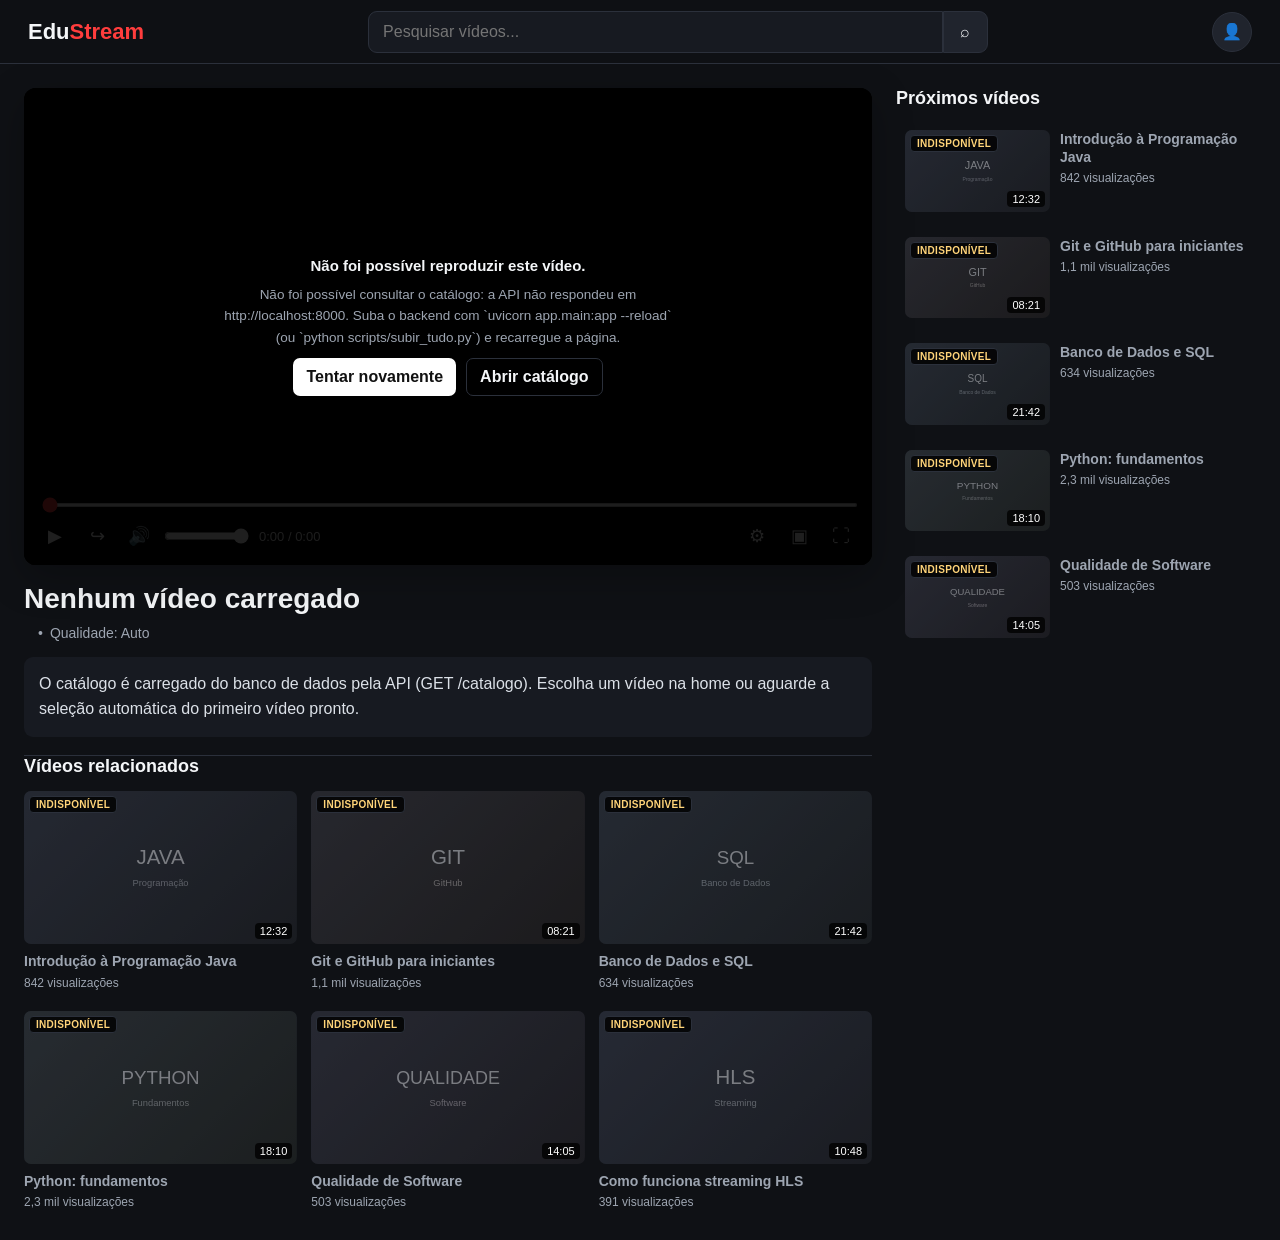
==== index.html @ 9eea1996 "feat: frontend como repositório independente — player HLS adaptativo, catálogo e login/cadastro Extr" ====
<!DOCTYPE html>
<html lang="pt-BR">
<head>
  <meta charset="UTF-8">
  <meta name="viewport" content="width=device-width, initial-scale=1.0">
  <meta name="description" content="Player de vídeo educacional com streaming HLS adaptativo">
  <title>EduStream — Player</title>
  <link rel="stylesheet" href="./css/player.css">
</head>
<body>
  <header class="topbar">
    <a class="brand" href="./home.html" aria-label="EduStream — ir para o início">Edu<span>Stream</span></a>

    <form class="search" id="searchForm" role="search">
      <input id="searchInput" type="search" placeholder="Pesquisar vídeos..." autocomplete="off">
      <button type="submit" aria-label="Pesquisar">⌕</button>
    </form>

    <button class="icon-button" id="profileButton" type="button" aria-label="Perfil">👤</button>
  </header>

  <main class="page">
    <section class="watch-layout">
      <div class="main-column">
        <section class="player-shell" id="playerShell">
          <video id="video" playsinline preload="metadata"></video>

          <div class="player-loading" id="playerLoading">
            <div class="spinner"></div>
            <span>Carregando vídeo...</span>
          </div>

          <div class="player-error hidden" id="playerError">
            <strong>Não foi possível reproduzir este vídeo.</strong>
            <span id="playerErrorMessage">Verifique sua conexão e tente novamente.</span>
            <div class="error-actions">
              <button id="retryButton" type="button">Tentar novamente</button>
              <a id="homeLink" href="./home.html">Abrir catálogo</a>
            </div>
          </div>

          <div class="connection-alert hidden" id="connectionAlert">
            <div>
              <strong>Conexão instável</strong>
              <span id="connectionMessage">A qualidade pode ser reduzida para evitar travamentos.</span>
            </div>
            <div class="alert-actions">
              <button id="dismissQualityButton" type="button">Agora não</button>
              <button id="reduceQualityButton" type="button">Reduzir qualidade</button>
            </div>
          </div>

          <div class="controls" id="controls">
            <div class="progress-row">
              <input id="progress" class="progress" type="range" min="0" max="100" value="0" step="0.1" aria-label="Progresso do vídeo">
            </div>

            <div class="control-row">
              <div class="control-group">
                <button class="control-button" id="playButton" type="button" aria-label="Reproduzir">▶</button>
                <button class="control-button" id="backButton" type="button" aria-label="Voltar 10 segundos">↪</button>

                <div class="volume-control">
                  <button class="control-button" id="muteButton" type="button" aria-label="Silenciar">🔊</button>
                  <input id="volume" type="range" min="0" max="1" step="0.01" value="1" aria-label="Volume">
                </div>

                <span class="time" id="timeLabel">0:00 / 0:00</span>
              </div>

              <div class="control-group">
                <button class="control-button" id="settingsButton" type="button" aria-label="Configurações">⚙</button>
                <button class="control-button" id="pipButton" type="button" aria-label="Picture-in-Picture">▣</button>
                <button class="control-button" id="fullscreenButton" type="button" aria-label="Tela cheia">⛶</button>
              </div>
            </div>
          </div>

          <div class="settings-menu hidden" id="settingsMenu">
            <div class="settings-header">
              <strong>Configurações</strong>
              <button id="closeSettingsButton" type="button" aria-label="Fechar">×</button>
            </div>

            <label class="setting-row">
              <span>Qualidade</span>
              <select id="qualitySelect">
                <option value="-1">Automático</option>
              </select>
            </label>

            <label class="setting-row">
              <span>Velocidade</span>
              <select id="speedSelect">
                <option value="0.5">0,5x</option>
                <option value="0.75">0,75x</option>
                <option value="1" selected>Normal</option>
                <option value="1.25">1,25x</option>
                <option value="1.5">1,5x</option>
                <option value="2">2x</option>
              </select>
            </label>
          </div>
        </section>

        <article class="video-info">
          <!-- Preenchido por js/player.js com os metadados que vêm do BANCO
               (GET /catalogo/{id}): título, views, autor, data e descrição. -->
          <h1 id="videoTitle">Nenhum vídeo carregado</h1>
          <div class="video-meta">
            <span id="views"></span>
            <span id="date"></span>
            <span>•</span>
            <span id="currentQuality">Qualidade: Auto</span>
          </div>

          <div class="description" id="description">
            O catálogo é carregado do banco de dados pela API
            (GET /catalogo). Escolha um vídeo na home ou aguarde a seleção
            automática do primeiro vídeo pronto.
          </div>
        </article>

        <section class="related-section">
          <div class="section-title-row">
            <h2>Vídeos relacionados</h2>
          </div>
          <div class="video-grid" id="relatedVideos"></div>
        </section>
      </div>

      <aside class="sidebar">
        <div class="section-title-row">
          <h2>Próximos vídeos</h2>
        </div>
        <div id="sidebarVideos"></div>
      </aside>
    </section>
  </main>

  <!-- Origem da API (config.js). Aqui NÃO vai URL de vídeo: o catálogo e o
       hls_url de cada vídeo vêm do banco, via API. Para um override local sem
       commitar, crie um config.local.js e acrescente a tag <script> dele. -->
  <script src="./config.js"></script>
  <!--
    HLS.js vendalizado (versão fixada em 1.6.13, Apache-2.0).
    Antes a lib vinha de um CDN público: sem internet — ou com a rede da
    instituição bloqueando CDN de terceiros — o player não carregava na
    apresentação. Proveniência e checksum em ./vendor/README.md.
  -->
  <script src="./vendor/hls.min.js"></script>
  <script type="module" src="./js/player.js"></script>
</body>
</html>
---- css/player.css ----
* {
  box-sizing: border-box;
}

:root {
  --bg: #0f1115;
  --surface: #171a21;
  --surface-2: #20242d;
  --border: #2b303b;
  --text: #f4f6f8;
  --muted: #9da5b1;
  --accent: #ff3d3d;
  --player-bg: #000;
}

body {
  margin: 0;
  background: var(--bg);
  color: var(--text);
  font-family: Inter, Arial, sans-serif;
}

button,
input,
select {
  font: inherit;
}

button {
  cursor: pointer;
}

.hidden {
  display: none !important;
}

.topbar {
  position: sticky;
  top: 0;
  z-index: 20;
  height: 64px;
  display: flex;
  align-items: center;
  gap: 24px;
  padding: 0 28px;
  background: rgba(15, 17, 21, .96);
  border-bottom: 1px solid var(--border);
  backdrop-filter: blur(12px);
}

.brand {
  color: var(--text);
  text-decoration: none;
  font-size: 22px;
  font-weight: 800;
  white-space: nowrap;
}

.brand span {
  color: var(--accent);
}

.search {
  width: min(620px, 60vw);
  display: flex;
  margin: 0 auto;
}

.search input {
  width: 100%;
  min-width: 0;
  padding: 11px 14px;
  border: 1px solid var(--border);
  border-radius: 9px 0 0 9px;
  outline: none;
  background: var(--surface);
  color: var(--text);
}

.search button,
.icon-button {
  border: 1px solid var(--border);
  background: var(--surface-2);
  color: var(--text);
}

.search button {
  width: 48px;
  border-radius: 0 9px 9px 0;
}

.icon-button {
  width: 40px;
  height: 40px;
  border-radius: 50%;
}

.page {
  width: min(1500px, 100%);
  margin: 0 auto;
  padding: 24px;
}

.watch-layout {
  display: grid;
  grid-template-columns: minmax(0, 1fr) 360px;
  gap: 24px;
}

.player-shell {
  position: relative;
  overflow: hidden;
  aspect-ratio: 16 / 9;
  background: var(--player-bg);
  border-radius: 12px;
  box-shadow: 0 12px 40px rgba(0, 0, 0, .28);
}

#video {
  width: 100%;
  height: 100%;
  display: block;
  object-fit: contain;
  background: #000;
}

.controls {
  position: absolute;
  right: 0;
  bottom: 0;
  left: 0;
  padding: 36px 14px 12px;
  background: linear-gradient(transparent, rgba(0, 0, 0, .88));
  transition: opacity .2s ease;
}

.progress-row {
  padding: 0 2px 8px;
}

.progress {
  width: 100%;
  height: 4px;
  accent-color: var(--accent);
}

.control-row {
  display: flex;
  align-items: center;
  justify-content: space-between;
  gap: 12px;
}

.control-group {
  display: flex;
  align-items: center;
  gap: 8px;
}

.control-button {
  border: 0;
  background: transparent;
  color: white;
  font-size: 18px;
  min-width: 34px;
  height: 34px;
  border-radius: 7px;
}

.control-button:hover {
  background: rgba(255, 255, 255, .12);
}

.volume-control {
  display: flex;
  align-items: center;
  gap: 6px;
}

#volume {
  width: 85px;
  accent-color: white;
}

.time {
  color: #eee;
  font-size: 13px;
  white-space: nowrap;
}

.player-loading,
.player-error,
.connection-alert {
  position: absolute;
  z-index: 5;
}

.player-loading {
  inset: 0;
  display: flex;
  flex-direction: column;
  align-items: center;
  justify-content: center;
  gap: 12px;
  background: rgba(0, 0, 0, .55);
}

.spinner {
  width: 38px;
  height: 38px;
  border: 4px solid rgba(255, 255, 255, .25);
  border-top-color: white;
  border-radius: 50%;
  animation: spin .8s linear infinite;
}

@keyframes spin {
  to { transform: rotate(360deg); }
}

.player-error {
  inset: 0;
  display: flex;
  flex-direction: column;
  align-items: center;
  justify-content: center;
  gap: 10px;
  padding: 24px;
  text-align: center;
  background: rgba(0, 0, 0, .88);
}

.player-error button,
.connection-alert button {
  border: 0;
  border-radius: 7px;
  padding: 9px 13px;
  background: white;
  color: #111;
  font-weight: 700;
}

.connection-alert {
  right: 18px;
  bottom: 78px;
  left: 18px;
  display: flex;
  align-items: center;
  justify-content: space-between;
  gap: 18px;
  padding: 14px 16px;
  border: 1px solid rgba(255,255,255,.18);
  border-radius: 10px;
  background: rgba(22, 24, 30, .95);
  box-shadow: 0 10px 30px rgba(0,0,0,.35);
}

.connection-alert span {
  display: block;
  margin-top: 3px;
  color: var(--muted);
  font-size: 13px;
}

.alert-actions {
  display: flex;
  gap: 8px;
  white-space: nowrap;
}

.alert-actions button:first-child {
  background: transparent;
  color: white;
  border: 1px solid var(--border);
}

.settings-menu {
  position: absolute;
  z-index: 10;
  right: 12px;
  bottom: 58px;
  width: 270px;
  padding: 10px;
  border: 1px solid var(--border);
  border-radius: 10px;
  background: rgba(23, 26, 33, .98);
  box-shadow: 0 14px 40px rgba(0,0,0,.45);
}

.settings-header {
  display: flex;
  justify-content: space-between;
  align-items: center;
  padding: 5px 4px 12px;
}

.settings-header button {
  border: 0;
  background: transparent;
  color: white;
  font-size: 20px;
}

.setting-row {
  display: flex;
  align-items: center;
  justify-content: space-between;
  gap: 15px;
  padding: 12px 4px;
  color: var(--muted);
}

.setting-row select {
  max-width: 130px;
  padding: 6px 8px;
  border: 1px solid var(--border);
  border-radius: 6px;
  background: var(--surface-2);
  color: var(--text);
}

.video-info {
  padding: 18px 0;
  border-bottom: 1px solid var(--border);
}

.video-info h1 {
  margin: 0 0 10px;
  font-size: clamp(20px, 2.2vw, 28px);
}

.video-meta {
  display: flex;
  flex-wrap: wrap;
  gap: 7px;
  color: var(--muted);
  font-size: 14px;
}

.description {
  max-width: 900px;
  margin-top: 16px;
  padding: 15px;
  border-radius: 9px;
  background: var(--surface);
  color: #dce1e8;
  line-height: 1.55;
}

.section-title-row {
  display: flex;
  align-items: center;
  justify-content: space-between;
  margin-bottom: 12px;
}

.section-title-row h2 {
  margin: 0;
  font-size: 18px;
}

.sidebar {
  min-width: 0;
}

.video-card {
  display: flex;
  gap: 10px;
  padding: 9px;
  margin-bottom: 7px;
  border-radius: 9px;
  cursor: pointer;
  transition: background .15s ease;
}

.video-card:hover {
  background: var(--surface);
}

.thumbnail {
  position: relative;
  flex: 0 0 145px;
  aspect-ratio: 16 / 9;
  overflow: hidden;
  border-radius: 7px;
  background: linear-gradient(135deg, #242936, #111318);
}

.thumbnail img {
  width: 100%;
  height: 100%;
  display: block;
  object-fit: cover;
}

.thumbnail-duration {
  position: absolute;
  right: 5px;
  bottom: 5px;
  padding: 2px 5px;
  border-radius: 4px;
  background: rgba(0,0,0,.8);
  color: white;
  font-size: 11px;
}

.card-content {
  min-width: 0;
}

.card-title {
  margin: 0 0 5px;
  color: var(--text);
  font-size: 14px;
  line-height: 1.3;
  font-weight: 700;
}

.card-meta {
  color: var(--muted);
  font-size: 12px;
}

.video-grid {
  display: grid;
  grid-template-columns: repeat(3, minmax(0, 1fr));
  gap: 14px;
  margin-top: 14px;
}

.video-grid .video-card {
  display: block;
  padding: 0;
}

.video-grid .thumbnail {
  width: 100%;
}

.video-grid .card-content {
  padding-top: 8px;
}

@media (max-width: 1050px) {
  .watch-layout {
    grid-template-columns: 1fr;
  }

  .sidebar {
    order: 2;
  }

  .sidebar > div:last-child {
    display: grid;
    grid-template-columns: repeat(2, 1fr);
    gap: 8px;
  }
}

@media (max-width: 700px) {
  .topbar {
    padding: 0 14px;
    gap: 10px;
  }

  .brand {
    font-size: 18px;
  }

  .search {
    width: 100%;
  }

  .page {
    padding: 12px;
  }

  .player-shell {
    border-radius: 0;
    margin: 0 -12px;
  }

  .video-grid {
    grid-template-columns: 1fr;
  }

  .connection-alert {
    flex-direction: column;
    align-items: flex-start;
  }

  .volume-control #volume {
    display: none;
  }

  .time {
    font-size: 11px;
  }
}

/* ---------------------------------------------------------------------------
   Home (home.html) — grade estilo YouTube reutilizando .video-grid/.video-card
   --------------------------------------------------------------------------- */
.home-page {
  padding-bottom: 56px;
}

.home-title-row {
  align-items: baseline;
  gap: 10px;
}

.home-count {
  color: var(--muted);
  font-size: 13px;
}

.home-grid {
  grid-template-columns: repeat(auto-fill, minmax(250px, 1fr));
  gap: 22px 16px;
}

a.home-card {
  display: block;
  color: inherit;
  text-decoration: none;
  border-radius: 10px;
  transition: transform .15s ease, background .15s ease;
}

a.home-card:hover {
  transform: translateY(-2px);
  background: var(--surface);
}

a.home-card .card-content {
  padding: 8px 4px 4px;
}

.empty-state {
  margin-top: 28px;
  padding: 22px 24px;
  border: 1px dashed var(--border);
  border-radius: 12px;
  background: var(--surface);
  color: var(--muted);
  line-height: 1.6;
}

.empty-state strong {
  color: var(--text);
  font-size: 15px;
}

.empty-state code {
  background: var(--surface-2);
  border: 1px solid var(--border);
  border-radius: 6px;
  padding: 2px 7px;
  color: var(--text);
}

.empty-state.hide-details p {
  display: none;
}

.empty-state .empty-hint {
  font-size: 13px;
}

/* ---------------------------------------------------------------------------
   Modal de upload (home) e botão de ação primária
   --------------------------------------------------------------------------- */
.btn-primary {
  background: var(--accent);
  color: #fff;
  border: none;
  border-radius: 9px;
  padding: 9px 16px;
  font-weight: 600;
  transition: filter .15s ease;
}

.btn-primary:hover { filter: brightness(1.1); }

.btn-primary:disabled {
  opacity: .55;
  cursor: wait;
}

.topbar-upload {
  margin-left: 12px;
  white-space: nowrap;
}

.modal {
  position: fixed;
  inset: 0;
  z-index: 60;
  background: rgba(5, 7, 10, .72);
  display: flex;
  align-items: flex-start;
  justify-content: center;
  padding: 6vh 16px 40px;
  overflow-y: auto;
}

.modal-card {
  width: min(520px, 100%);
  background: var(--surface);
  border: 1px solid var(--border);
  border-radius: 14px;
  padding: 20px 22px 22px;
  display: flex;
  flex-direction: column;
  gap: 13px;
  box-shadow: 0 18px 50px rgba(0, 0, 0, .5);
}

.modal-header {
  display: flex;
  align-items: center;
  justify-content: space-between;
}

.modal-header strong { font-size: 16px; }

.modal-card label {
  display: flex;
  flex-direction: column;
  gap: 6px;
  font-size: 13px;
  color: var(--muted);
}

.modal-card input,
.modal-card textarea {
  background: var(--surface-2);
  border: 1px solid var(--border);
  color: var(--text);
  border-radius: 8px;
  padding: 9px 10px;
  font: inherit;
}

.modal-card input[type="file"] {
  padding: 8px;
}

.upload-status {
  font-size: 13px;
  color: var(--muted);
  line-height: 1.5;
}

.upload-status.erro { color: #ff8f8f; }
.upload-status.ok { color: #7dde92; }

/* ---------------------------------------------------------------------------
   Cards sem stream (vídeo ainda não transcodificado / card de demonstração)
   --------------------------------------------------------------------------- */
.video-card.indisponivel .thumbnail img {
  opacity: .42;
  filter: grayscale(.55);
}

.video-card.indisponivel .card-title { color: var(--muted); }

.thumbnail-badge {
  position: absolute;
  top: 5px;
  left: 5px;
  padding: 2px 6px;
  border-radius: 4px;
  background: rgba(0, 0, 0, .82);
  border: 1px solid var(--border);
  color: #ffd479;
  font-size: 10px;
  font-weight: 700;
  letter-spacing: .3px;
  text-transform: uppercase;
}

.cards-empty {
  color: var(--muted);
  font-size: 13px;
  line-height: 1.6;
  padding: 10px 2px;
}

/* ---------------------------------------------------------------------------
   Painel de erro do player — mensagem + ações (link pro catálogo)
   --------------------------------------------------------------------------- */
.player-error #playerErrorMessage {
  max-width: 62ch;
  color: var(--muted);
  font-size: 13.5px;
  line-height: 1.6;
}

.player-error strong { font-size: 15px; }

.player-error .error-actions {
  display: flex;
  gap: 10px;
  flex-wrap: wrap;
  justify-content: center;
}

.player-error a {
  display: inline-block;
  border: 1px solid var(--border);
  border-radius: 7px;
  padding: 9px 13px;
  background: transparent;
  color: var(--text);
  font-weight: 700;
  text-decoration: none;
}

.player-error a:hover { background: var(--surface-2); }
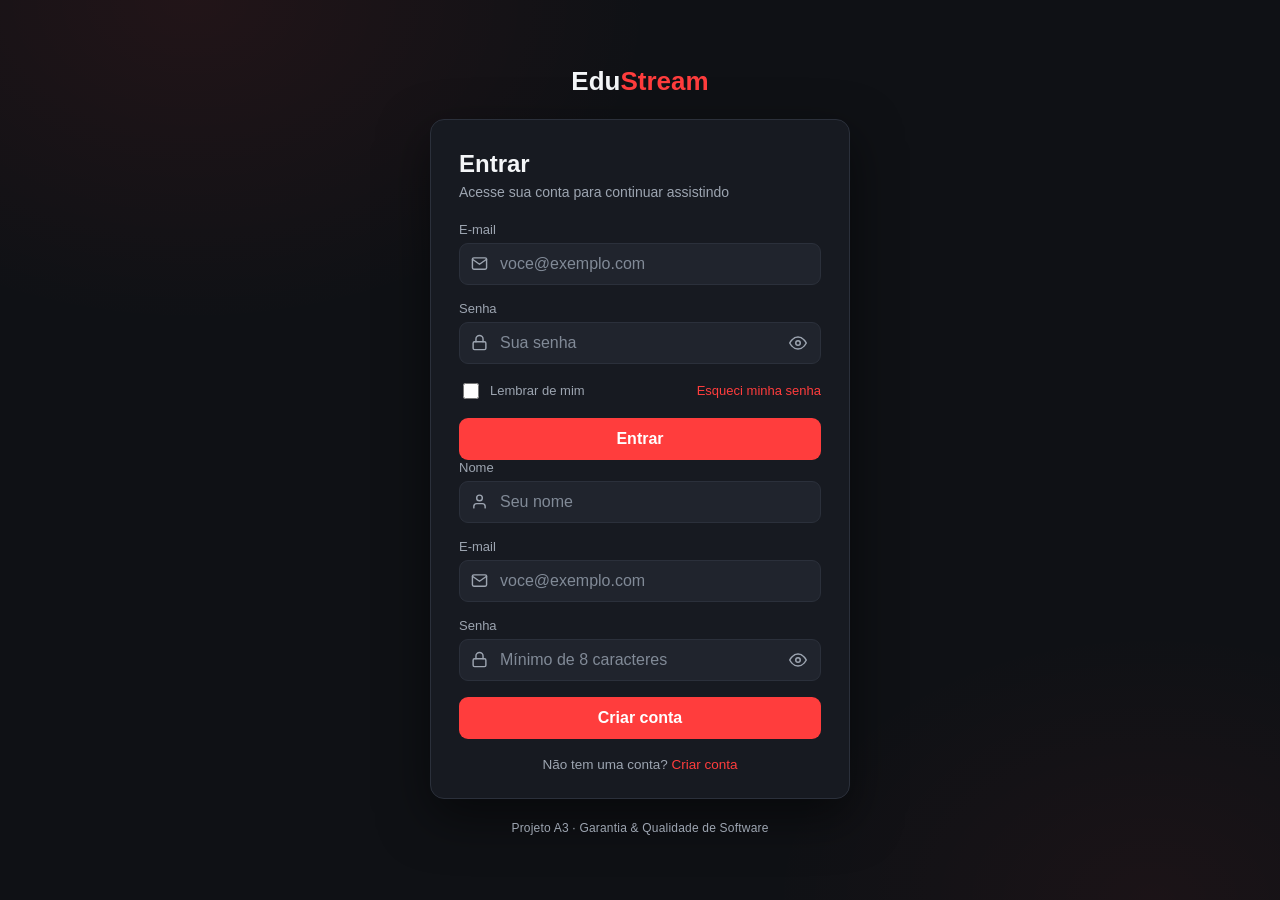
==== commit 20076d0c: "feat(auth): login obrigatório para entrar — guard js/sessao.js na home e na watch, botão Sair e reto" ====
--- a/index.html
+++ b/index.html
@@ -18,6 +18,9 @@
     </form>
 
     <button class="icon-button" id="profileButton" type="button" aria-label="Perfil">👤</button>
+
+    <!-- Sessão obrigatória (js/sessao.js): a watch page também exige login. -->
+    <button class="sair-button" id="sairButton" type="button" title="Sair da conta">Sair</button>
   </header>
 
   <main class="page">
@@ -143,6 +146,8 @@
        hls_url de cada vídeo vêm do banco, via API. Para um override local sem
        commitar, crie um config.local.js e acrescente a tag <script> dele. -->
   <script src="./config.js"></script>
+  <!-- Guard de sessão ANTES do js da página (sem login → login.html?proximo). -->
+  <script type="module" src="./js/sessao.js"></script>
   <!--
     HLS.js vendalizado (versão fixada em 1.6.13, Apache-2.0).
     Antes a lib vinha de um CDN público: sem internet — ou com a rede da
--- a/css/player.css
+++ b/css/player.css
@@ -95,6 +95,26 @@
   border-radius: 50%;
 }
 
+/* Sair da conta (topbar de home e watch): discreto, mas com foco visível —
+   acompanha o padrão de acessibilidade do restante do player. */
+.sair-button {
+  height: 40px;
+  padding: 0 16px;
+  border-radius: 10px;
+  border: 1px solid var(--border);
+  background: transparent;
+  color: var(--muted);
+  font-size: 14px;
+  font-weight: 600;
+  white-space: nowrap;
+}
+
+.sair-button:hover,
+.sair-button:focus-visible {
+  color: var(--text);
+  border-color: var(--accent);
+}
+
 .page {
   width: min(1500px, 100%);
   margin: 0 auto;
@@ -461,6 +481,10 @@
   .topbar {
     padding: 0 14px;
     gap: 10px;
+  }
+
+  .sair-button {
+    padding: 0 10px;
   }
 
   .brand {
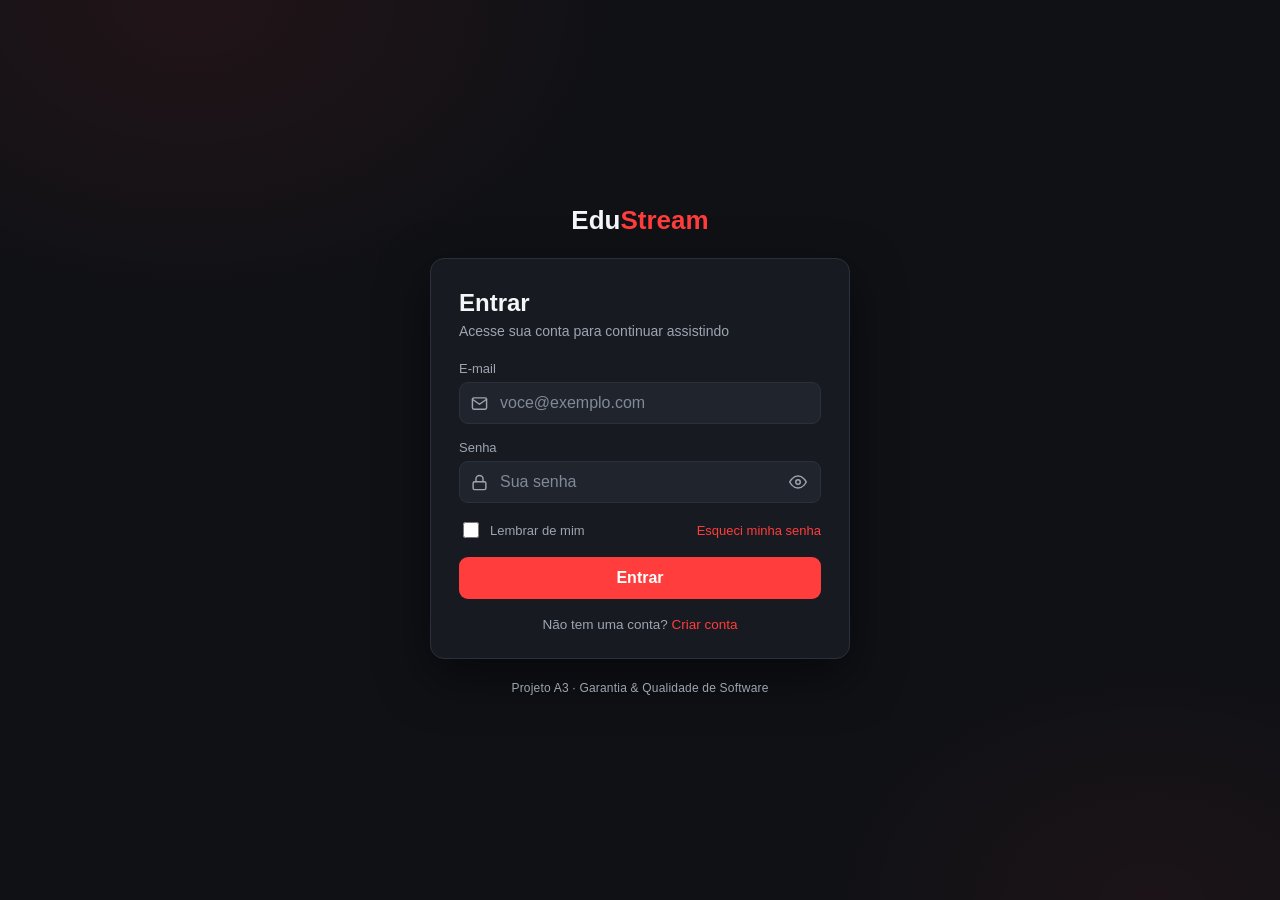
==== commit e35999d4: "feat(streak): card do estudante na home, conclusão pelo evento ended e ações do dono no player - js/" ====
--- a/index.html
+++ b/index.html
@@ -118,6 +118,10 @@
             <span id="currentQuality">Qualidade: Auto</span>
           </div>
 
+          <!-- Ações do DONO (migração 002): Editar/Apagar aparecem aqui só
+               para quem o backend reconhece como dono — js/dono.js decide. -->
+          <div id="videoAcoes" class="acoes-video-container"></div>
+
           <div class="description" id="description">
             O catálogo é carregado do banco de dados pela API
             (GET /catalogo). Escolha um vídeo na home ou aguarde a seleção
@@ -156,5 +160,9 @@
   -->
   <script src="./vendor/hls.min.js"></script>
   <script type="module" src="./js/player.js"></script>
+  <!-- Fim da exibição = dia de estudo (POST /watch concluido=true). -->
+  <script type="module" src="./js/conclusao.js"></script>
+  <!-- Editar/Apagar — só para o dono do vídeo (ou admin). -->
+  <script type="module" src="./js/dono.js"></script>
 </body>
 </html>
--- a/css/player.css
+++ b/css/player.css
@@ -743,3 +743,216 @@
 }
 
 .player-error a:hover { background: var(--surface-2); }
+
+/* ===========================================================================
+   Papéis, propriedade e streak (migração 002) — painéis e card do estudante
+   =========================================================================== */
+
+/* Título simples na topbar das páginas de painel (entre brand e perfil). */
+.topbar-titulo {
+  color: var(--muted);
+  font-weight: 600;
+  white-space: nowrap;
+}
+
+/* Atalho de painel na topbar (professor → Meus vídeos; admin → Painel). */
+.topbar-atalho {
+  border: 1px solid var(--border);
+  border-radius: 7px;
+  padding: 8px 14px;
+  color: var(--text);
+  background: var(--surface);
+  font-weight: 700;
+  text-decoration: none;
+}
+
+.topbar-atalho:hover {
+  background: var(--surface-2);
+}
+
+/* Card de sequência de estudos — só o estudante vê (privacidade combinada). */
+.streak-card {
+  margin-bottom: 22px;
+  padding: 18px 22px;
+  background: linear-gradient(135deg, var(--surface) 0%, var(--surface-2) 100%);
+  border: 1px solid var(--border);
+  border-radius: 14px;
+}
+
+.streak-conteudo {
+  display: flex;
+  align-items: center;
+  gap: 18px;
+  flex-wrap: wrap;
+}
+
+.streak-numero {
+  display: flex;
+  align-items: baseline;
+  gap: 8px;
+}
+
+.streak-numero strong {
+  font-size: 40px;
+  line-height: 1;
+  color: var(--accent);
+}
+
+.streak-numero span {
+  color: var(--muted);
+  font-weight: 600;
+}
+
+.streak-mensagem {
+  margin: 0;
+  color: var(--text);
+}
+
+.streak-marco {
+  padding: 6px 12px;
+  border-radius: 999px;
+  background: var(--accent);
+  color: #fff;
+  font-weight: 800;
+  font-size: 13px;
+  letter-spacing: .3px;
+  white-space: nowrap;
+}
+
+/* Tabelas dos painéis (Meus vídeos e Usuários do admin). */
+.painel-table {
+  width: 100%;
+  border-collapse: collapse;
+  background: var(--surface);
+  border: 1px solid var(--border);
+  border-radius: 12px;
+  overflow: hidden;
+}
+
+.painel-table th,
+.painel-table td {
+  padding: 12px 16px;
+  text-align: left;
+  border-bottom: 1px solid var(--border);
+}
+
+.painel-table th {
+  background: var(--surface-2);
+  color: var(--muted);
+  font-size: 13px;
+  text-transform: uppercase;
+  letter-spacing: .5px;
+}
+
+.painel-table tr:last-child td {
+  border-bottom: none;
+}
+
+/* Selo de status do vídeo / papel do usuário. */
+.badge-status {
+  display: inline-block;
+  padding: 4px 10px;
+  border-radius: 999px;
+  font-size: 12px;
+  font-weight: 700;
+  border: 1px solid var(--border);
+  background: var(--surface-2);
+  color: var(--text);
+}
+
+.badge-completed  { border-color: #2e7d32; color: #7bd88a; }
+.badge-processing { border-color: #b26a00; color: #ffb74d; }
+.badge-pending    { border-color: #455a64; color: #b0bec5; }
+.badge-failed     { border-color: #b71c1c; color: #ef9a9a; }
+
+.badge-papel-admin     { border-color: #6a1b9a; color: #ce93d8; }
+.badge-papel-professor { border-color: #1565c0; color: #90caf9; }
+.badge-papel-estudante { border-color: #455a64; color: #b0bec5; }
+
+/* Botões de ação (linhas de tabela e barra do dono na watch page). */
+.btn-acao {
+  padding: 7px 13px;
+  border: 1px solid var(--border);
+  border-radius: 7px;
+  background: var(--surface-2);
+  color: var(--text);
+  font-weight: 700;
+  text-decoration: none;
+}
+
+.btn-acao:hover {
+  border-color: var(--muted);
+}
+
+.btn-acao-perigo:hover {
+  border-color: var(--accent);
+  color: var(--accent);
+}
+
+.painel-table .acoes {
+  display: flex;
+  gap: 8px;
+}
+
+/* Barra de ações do dono na watch page (Editar/Apagar do próprio vídeo). */
+.acoes-video-container:empty {
+  display: none;
+}
+
+.acoes-video {
+  display: flex;
+  gap: 10px;
+  margin: 10px 0 4px;
+}
+
+/* Seções do painel admin. */
+.painel-secao {
+  margin-bottom: 34px;
+  padding: 22px 24px;
+  background: var(--surface);
+  border: 1px solid var(--border);
+  border-radius: 14px;
+}
+
+.painel-secao h2 {
+  margin-top: 0;
+}
+
+.painel-descricao {
+  color: var(--muted);
+}
+
+.painel-form {
+  display: grid;
+  gap: 14px;
+  max-width: 460px;
+}
+
+.painel-form label {
+  display: grid;
+  gap: 6px;
+  font-weight: 600;
+  color: var(--muted);
+}
+
+.painel-form input {
+  padding: 10px 12px;
+  border: 1px solid var(--border);
+  border-radius: 8px;
+  background: var(--bg);
+  color: var(--text);
+}
+
+.input-inline {
+  display: flex;
+  gap: 8px;
+}
+
+.input-inline input {
+  flex: 1;
+}
+
+/* Estudante não vê o botão de upload (o backend devolveria 403). */
+.topbar-upload.hidden {
+  display: none;
+}
